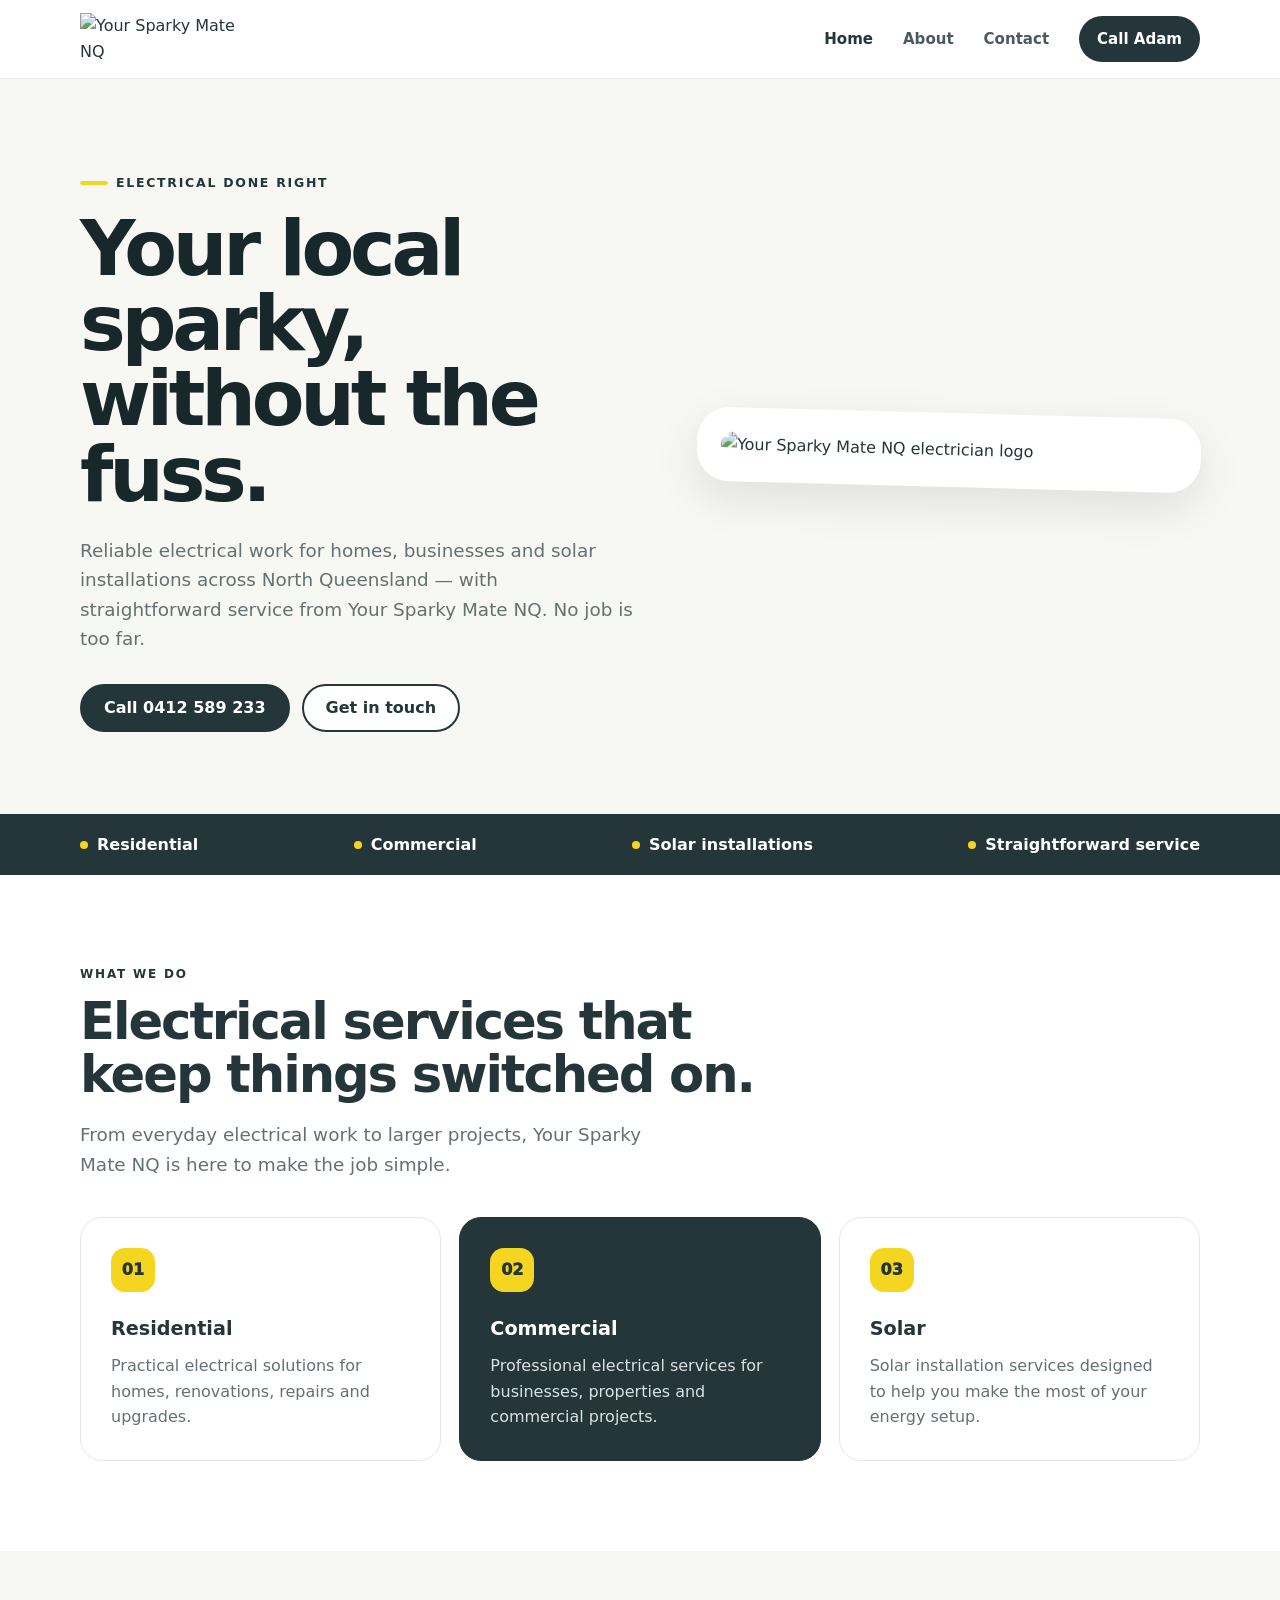
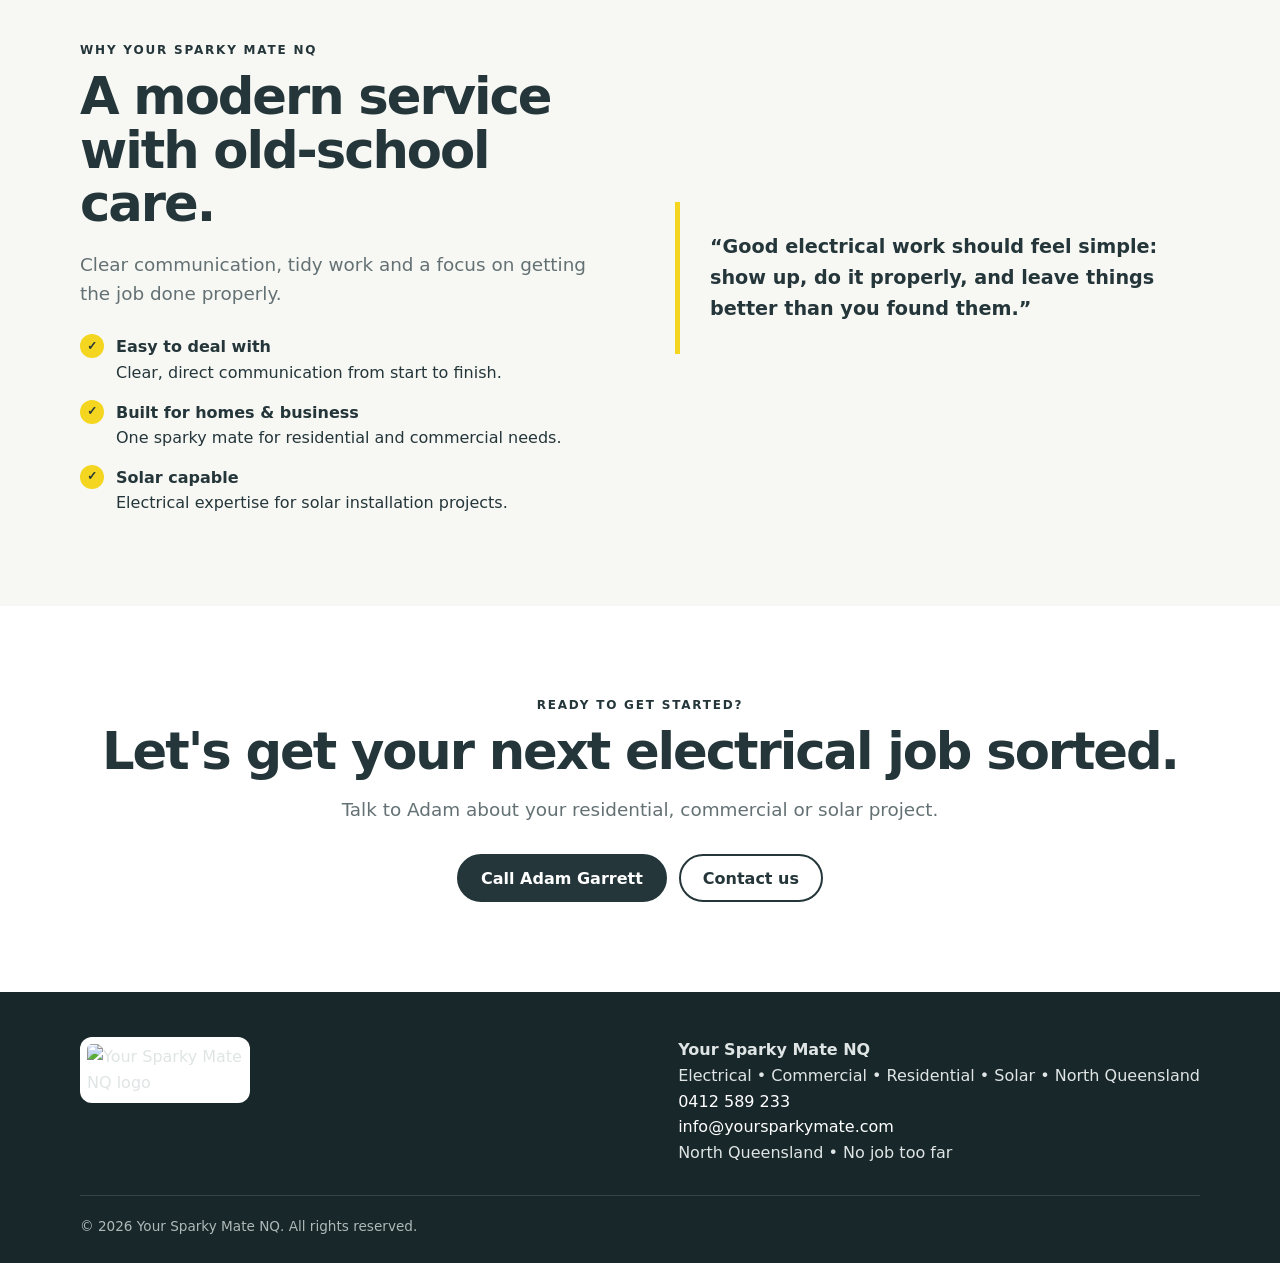
==== index.html @ 1df9230e "Add files via upload" ====
<!doctype html>
<html lang="en">
<head>
<meta charset="utf-8"><meta name="viewport" content="width=device-width,initial-scale=1">
<title>Your Sparky Mate NQ | Electrical, Commercial, Residential & Solar</title>
<meta name="description" content="Your Sparky Mate NQ — electrical services for residential, commercial and solar installations. Contact Adam Garrett on 0412 589 233.">
<link rel="stylesheet" href="styles.css">
</head>
<body>
<header class="site-header"><div class="container nav">
<a class="brand" href="index.html"><img src="assets/logo.png" alt="Your Sparky Mate NQ"></a>
<button class="menu-btn" aria-label="Open menu">☰</button>
<nav class="nav-links"><a class="active" href="index.html">Home</a><a href="about.html">About</a><a href="contact.html">Contact</a><a class="nav-cta" href="tel:0412589233">Call Adam</a></nav>
</div></header>
<main>
<section class="hero"><div class="container hero-grid">
<div><div class="eyebrow">Electrical done right</div><h1>Your local sparky, without the fuss.</h1><p class="lead">Reliable electrical work for homes, businesses and solar installations across North Queensland — with straightforward service from Your Sparky Mate NQ. No job is too far.</p><div class="actions"><a class="btn primary" href="tel:0412589233">Call 0412 589 233</a><a class="btn secondary" href="contact.html">Get in touch</a></div></div>
<div class="hero-card"><img src="assets/logo.png" alt="Your Sparky Mate NQ electrician logo"></div>
</div></section>
<div class="strip"><div class="container strip-inner"><span><i class="dot"></i> Residential</span><span><i class="dot"></i> Commercial</span><span><i class="dot"></i> Solar installations</span><span><i class="dot"></i> Straightforward service</span></div></div>
<section class="section"><div class="container"><div class="section-head"><div class="kicker">What we do</div><h2>Electrical services that keep things switched on.</h2><p class="lead">From everyday electrical work to larger projects, Your Sparky Mate NQ is here to make the job simple.</p></div>
<div class="grid-3">
<article class="card"><div class="icon">01</div><h3>Residential</h3><p>Practical electrical solutions for homes, renovations, repairs and upgrades.</p></article>
<article class="card dark"><div class="icon">02</div><h3>Commercial</h3><p>Professional electrical services for businesses, properties and commercial projects.</p></article>
<article class="card"><div class="icon">03</div><h3>Solar</h3><p>Solar installation services designed to help you make the most of your energy setup.</p></article>
</div></div></section>
<section class="section alt"><div class="container split"><div><div class="kicker">Why Your Sparky Mate NQ</div><h2>A modern service with old-school care.</h2><p class="lead">Clear communication, tidy work and a focus on getting the job done properly.</p><div class="checks"><div class="check"><i>✓</i><div><b>Easy to deal with</b><span>Clear, direct communication from start to finish.</span></div></div><div class="check"><i>✓</i><div><b>Built for homes & business</b><span>One sparky mate for residential and commercial needs.</span></div></div><div class="check"><i>✓</i><div><b>Solar capable</b><span>Electrical expertise for solar installation projects.</span></div></div></div></div><div class="quote">“Good electrical work should feel simple: show up, do it properly, and leave things better than you found them.”</div></div></section>
<section class="section"><div class="container" style="text-align:center"><div class="kicker">Ready to get started?</div><h2>Let's get your next electrical job sorted.</h2><p class="lead" style="margin:0 auto">Talk to Adam about your residential, commercial or solar project.</p><div class="actions" style="justify-content:center"><a class="btn primary" href="tel:0412589233">Call Adam Garrett</a><a class="btn secondary" href="contact.html">Contact us</a></div></div></section>
</main>
<footer><div class="container"><div class="footer-grid"><div><img src="assets/logo.png" alt="Your Sparky Mate NQ logo"></div><div><strong>Your Sparky Mate NQ</strong><br>Electrical • Commercial • Residential • Solar • North Queensland<br><a href="tel:0412589233">0412 589 233</a><br><a href="mailto:info@yoursparkymate.com">info@yoursparkymate.com</a><br>North Queensland • No job too far</div></div><div class="footer-bottom">© 2026 Your Sparky Mate NQ. All rights reserved.</div></div></footer>
<script src="script.js"></script>
</body></html>
---- styles.css ----
:root{
  --ink:#24363a;
  --ink-2:#18272a;
  --yellow:#f4d51f;
  --cream:#f7f7f3;
  --white:#fff;
  --muted:#647174;
  --line:#e4e8e7;
  --shadow:0 16px 45px rgba(24,39,42,.10);
  --radius:22px;
}
*{box-sizing:border-box}
html{scroll-behavior:smooth}
body{margin:0;font-family:Inter,ui-sans-serif,system-ui,-apple-system,BlinkMacSystemFont,"Segoe UI",sans-serif;color:var(--ink);background:var(--white);line-height:1.6}
a{color:inherit;text-decoration:none}
img{max-width:100%;display:block}
.container{width:min(1120px,calc(100% - 40px));margin:auto}
.site-header{position:sticky;top:0;z-index:50;background:rgba(255,255,255,.94);backdrop-filter:blur(14px);border-bottom:1px solid rgba(228,232,231,.8)}
.nav{height:78px;display:flex;align-items:center;justify-content:space-between;gap:28px}
.brand img{width:176px;height:auto}
.nav-links{display:flex;align-items:center;gap:30px;font-weight:700;font-size:.94rem}
.nav-links a{color:var(--ink);opacity:.82}
.nav-links a:hover,.nav-links a.active{opacity:1}
.nav-cta{background:var(--ink);color:white!important;padding:11px 18px;border-radius:999px;opacity:1!important}
.menu-btn{display:none;border:0;background:none;font-size:1.5rem}
.hero{background:var(--cream);padding:88px 0 82px;overflow:hidden}
.hero-grid{display:grid;grid-template-columns:1.05fr .95fr;align-items:center;gap:60px}
.eyebrow{display:inline-flex;align-items:center;gap:8px;font-size:.78rem;text-transform:uppercase;letter-spacing:.14em;font-weight:900;margin-bottom:18px}
.eyebrow:before{content:"";width:28px;height:4px;border-radius:9px;background:var(--yellow)}
h1{font-size:clamp(3rem,6vw,5.5rem);line-height:.98;letter-spacing:-.055em;margin:0 0 24px;color:var(--ink-2)}
h2{font-size:clamp(2rem,4vw,3.2rem);line-height:1.05;letter-spacing:-.04em;margin:0 0 16px}
h3{font-size:1.2rem;margin:0 0 8px}
.lead{font-size:1.15rem;color:var(--muted);max-width:600px}
.actions{display:flex;gap:12px;flex-wrap:wrap;margin-top:30px}
.btn{display:inline-flex;align-items:center;justify-content:center;min-height:48px;padding:0 22px;border-radius:999px;font-weight:850;border:2px solid var(--ink);transition:.2s ease}
.btn.primary{background:var(--ink);color:#fff}
.btn.secondary{background:#fff}
.btn:hover{transform:translateY(-2px);box-shadow:0 8px 18px rgba(24,39,42,.12)}
.hero-card{background:#fff;border-radius:32px;padding:24px;box-shadow:var(--shadow);transform:rotate(1.5deg)}
.hero-card img{width:100%;border-radius:22px}
.section{padding:90px 0}
.section.alt{background:var(--cream)}
.section-head{max-width:700px;margin-bottom:38px}
.kicker{font-size:.75rem;letter-spacing:.15em;text-transform:uppercase;font-weight:900;margin-bottom:10px}
.grid-3{display:grid;grid-template-columns:repeat(3,1fr);gap:18px}
.card{padding:30px;background:#fff;border:1px solid var(--line);border-radius:var(--radius)}
.card.dark{background:var(--ink);color:#fff;border-color:var(--ink)}
.icon{width:44px;height:44px;border-radius:14px;background:var(--yellow);display:grid;place-items:center;font-weight:950;margin-bottom:22px;color:var(--ink)}
.card p{color:var(--muted);margin:0}
.card.dark p{color:#dbe1e0}
.strip{background:var(--ink);color:white;padding:18px 0}
.strip-inner{display:flex;justify-content:space-between;gap:24px;flex-wrap:wrap;font-weight:800}
.strip span{display:inline-flex;align-items:center;gap:9px}
.dot{width:8px;height:8px;background:var(--yellow);border-radius:50%}
.split{display:grid;grid-template-columns:1fr 1fr;gap:70px;align-items:center}
.checks{display:grid;gap:14px;margin-top:26px}
.check{display:flex;gap:12px;align-items:flex-start}
.check b{display:block}
.check i{font-style:normal;background:var(--yellow);width:24px;height:24px;border-radius:50%;display:grid;place-items:center;font-size:.75rem;font-weight:950;flex:none}
.quote{padding:30px;border-left:5px solid var(--yellow);background:var(--cream);border-radius:0 18px 18px 0;font-size:1.2rem;font-weight:750}
.page-hero{padding:70px 0;background:var(--cream)}
.page-hero p{max-width:680px;color:var(--muted);font-size:1.1rem}
.contact-grid{display:grid;grid-template-columns:.8fr 1.2fr;gap:28px}
.contact-panel{background:var(--ink);color:white;padding:34px;border-radius:var(--radius)}
.contact-panel a{color:white}
.contact-item{padding:18px 0;border-bottom:1px solid rgba(255,255,255,.15)}
.contact-item:last-child{border:0}
.form{border:1px solid var(--line);border-radius:var(--radius);padding:30px}
.form-grid{display:grid;grid-template-columns:1fr 1fr;gap:16px}
.field{display:grid;gap:7px}
.field.full{grid-column:1/-1}
label{font-weight:800;font-size:.9rem}
input,textarea,select{width:100%;border:1px solid #d7dddc;border-radius:12px;padding:13px 14px;font:inherit;color:var(--ink);background:white}
textarea{min-height:150px;resize:vertical}
.notice{font-size:.85rem;color:var(--muted);margin-top:10px}
.complaints{margin-top:24px;border:2px solid var(--yellow);background:#fffdf0;padding:30px;border-radius:var(--radius)}
.complaints h2{font-size:1.8rem}
footer{background:var(--ink-2);color:#dfe5e4;padding:45px 0 25px}
.footer-grid{display:flex;justify-content:space-between;gap:30px;align-items:flex-start}
footer img{width:170px;background:#fff;border-radius:12px;padding:7px}
footer a{color:white}
.footer-bottom{border-top:1px solid rgba(255,255,255,.13);margin-top:30px;padding-top:20px;font-size:.85rem;color:#aeb9b8}
@media(max-width:820px){
  .nav-links{display:none;position:absolute;left:20px;right:20px;top:72px;background:#fff;padding:18px;border:1px solid var(--line);border-radius:18px;box-shadow:var(--shadow);flex-direction:column;align-items:stretch;gap:10px}
  .nav-links.open{display:flex}
  .nav-links a{padding:10px 12px}
  .menu-btn{display:block}
  .hero{padding:55px 0}
  .hero-grid,.split,.contact-grid{grid-template-columns:1fr;gap:35px}
  .hero-card{order:-1}
  .grid-3{grid-template-columns:1fr}
  .section{padding:65px 0}
  .form-grid{grid-template-columns:1fr}
  .field.full{grid-column:auto}
  .footer-grid{flex-direction:column}
}
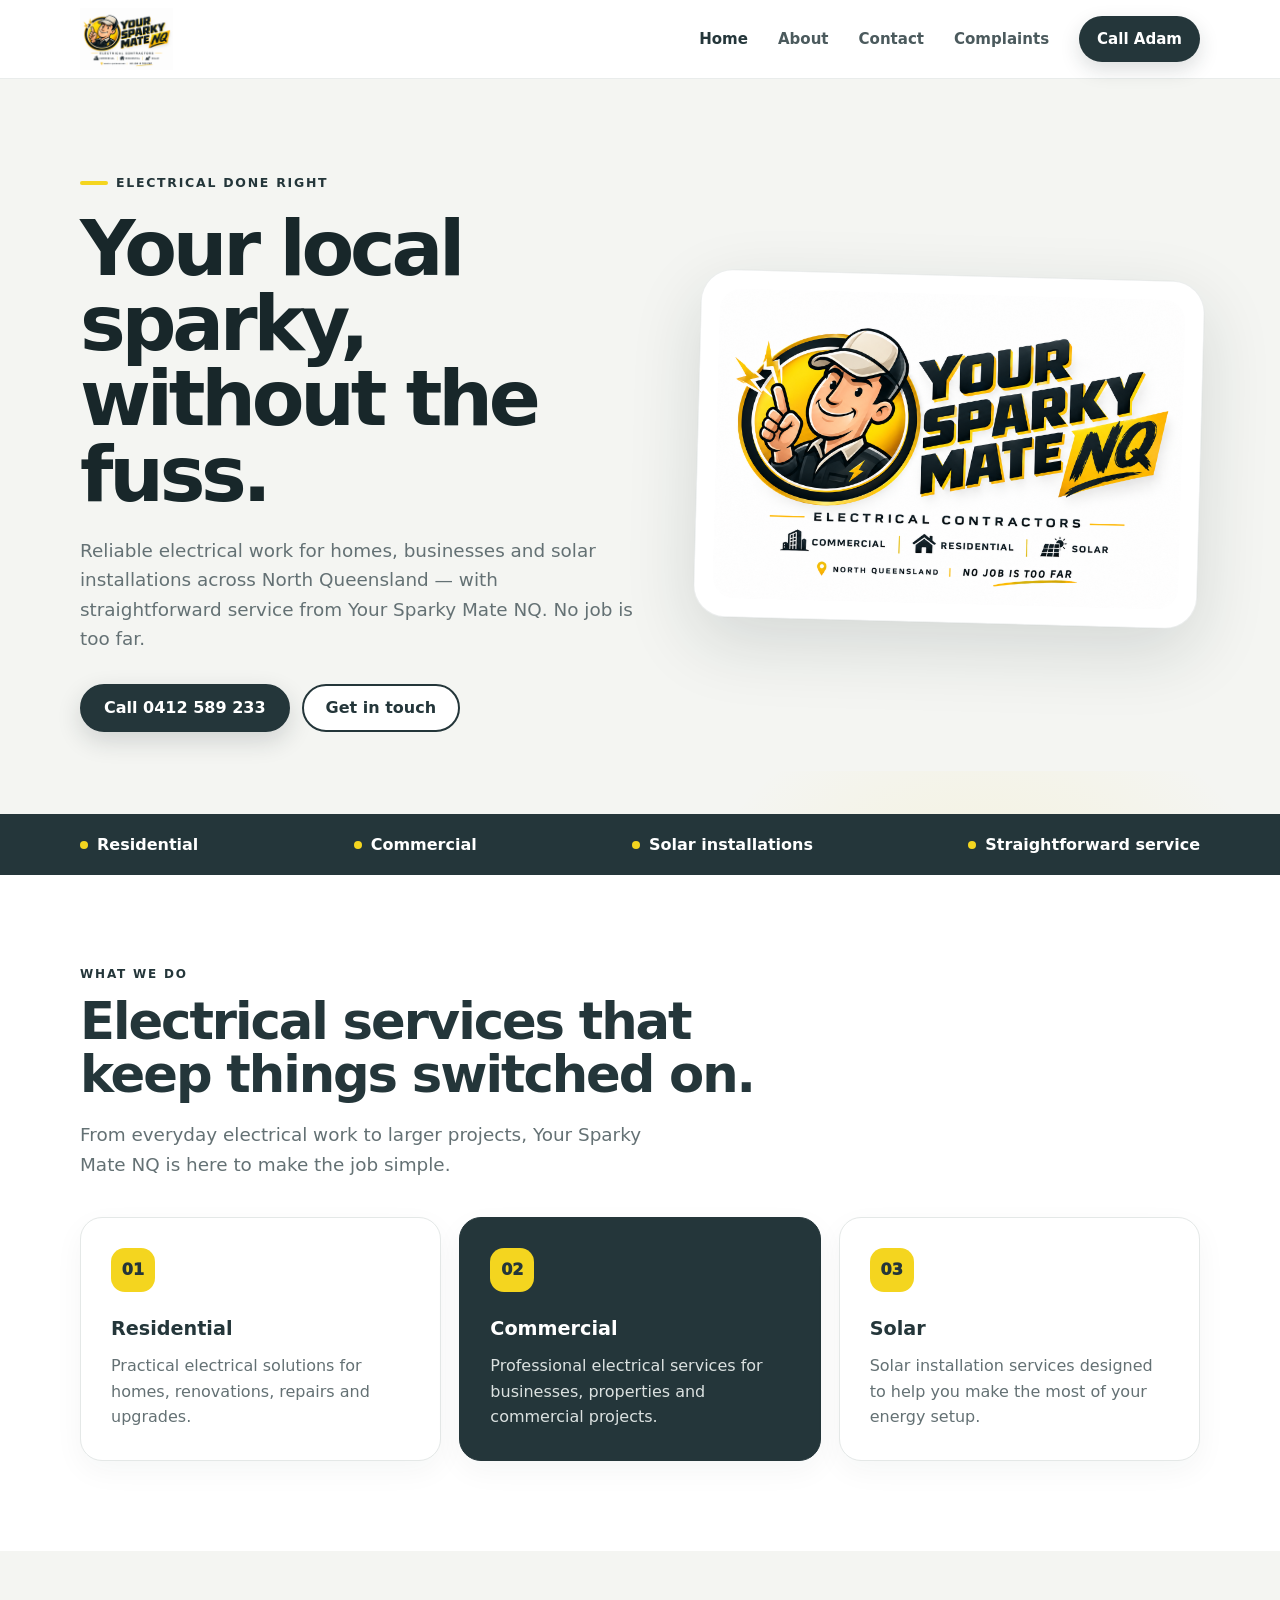
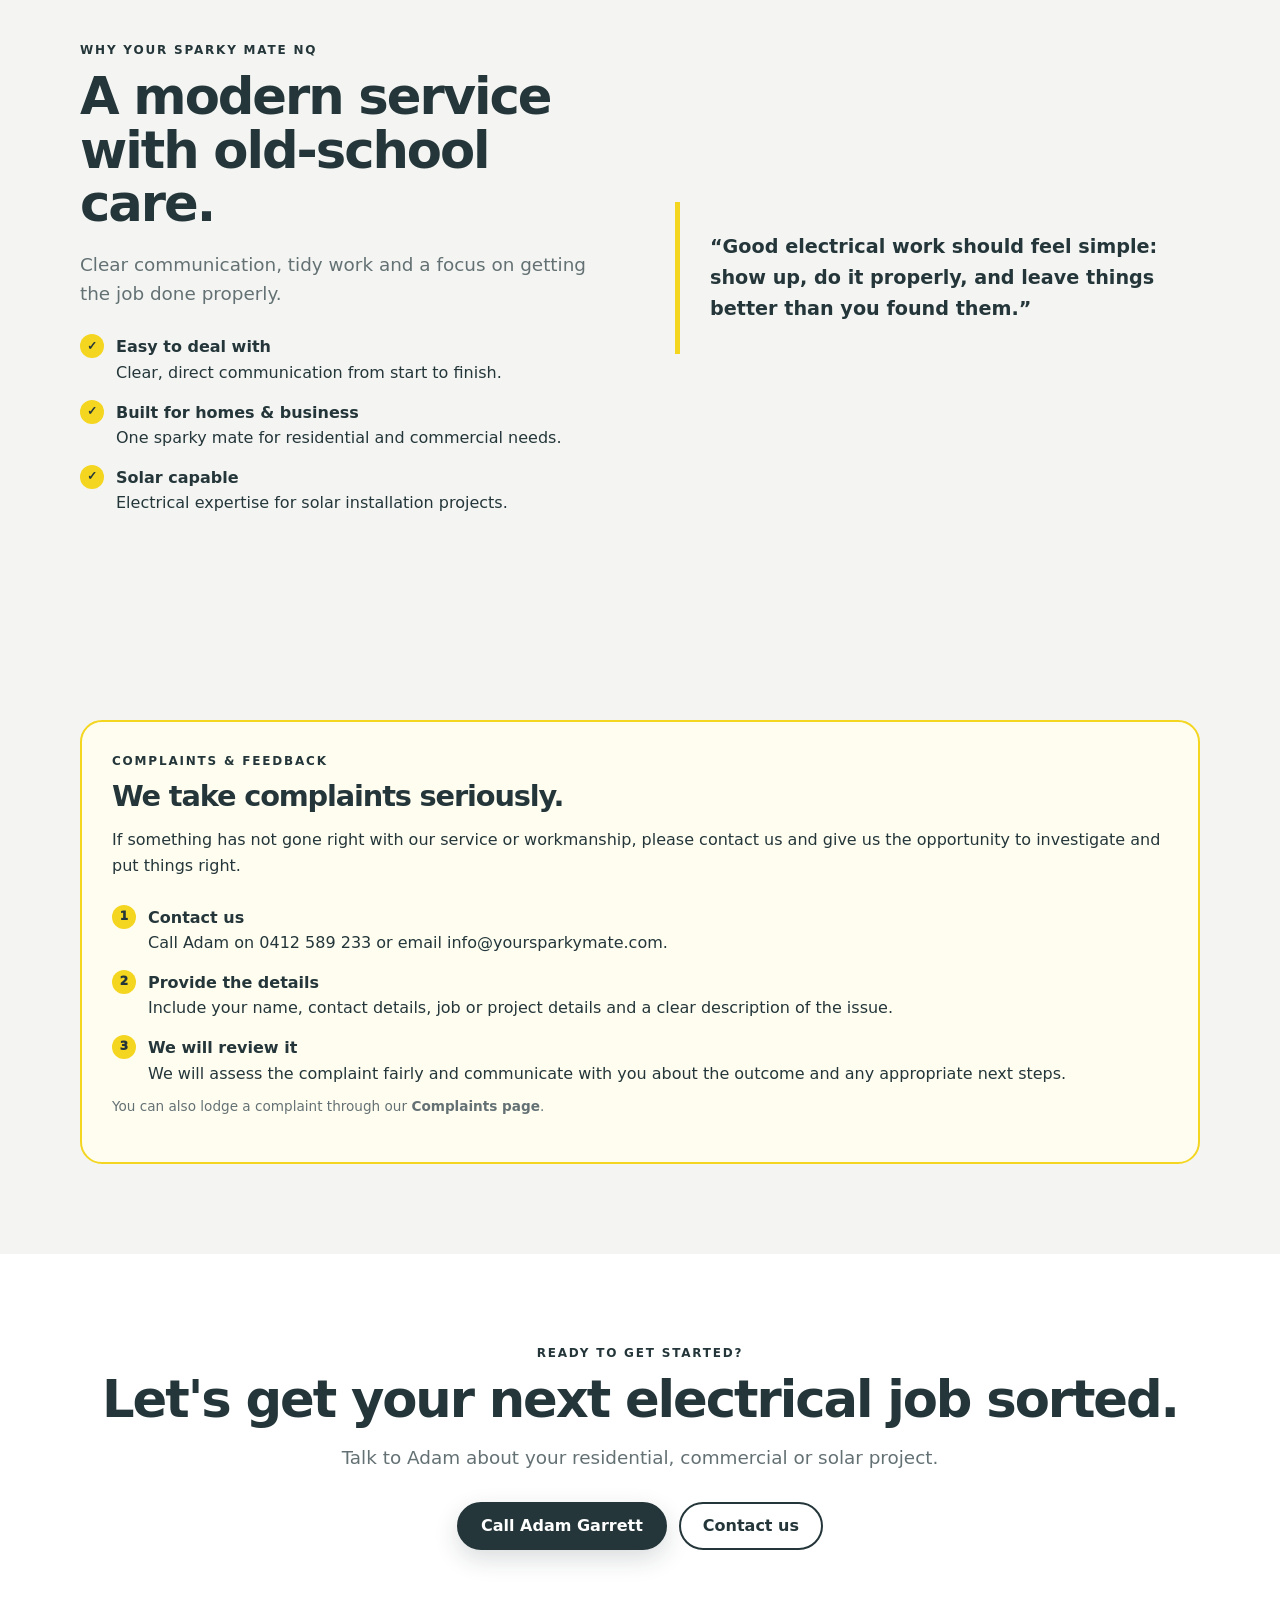
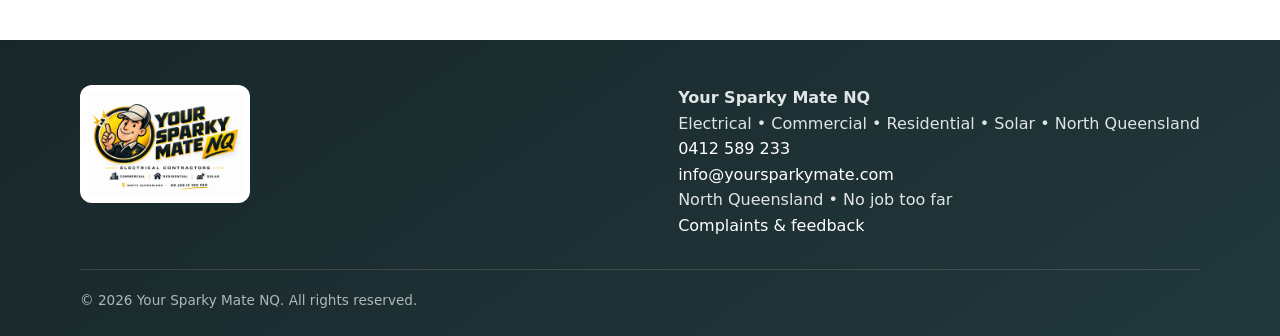
==== commit 8c34416b: "NETCC-ready complaints website update" ====
--- a/index.html
+++ b/index.html
@@ -8,14 +8,14 @@
 </head>
 <body>
 <header class="site-header"><div class="container nav">
-<a class="brand" href="index.html"><img src="assets/logo.png" alt="Your Sparky Mate NQ"></a>
+<a class="brand" href="index.html"><img src="logo.png" alt="Your Sparky Mate NQ"></a>
 <button class="menu-btn" aria-label="Open menu">☰</button>
-<nav class="nav-links"><a class="active" href="index.html">Home</a><a href="about.html">About</a><a href="contact.html">Contact</a><a class="nav-cta" href="tel:0412589233">Call Adam</a></nav>
+<nav class="nav-links"><a class="active" href="index.html">Home</a><a href="about.html">About</a><a href="contact.html">Contact</a><a href="complaints.html">Complaints</a><a class="nav-cta" href="tel:0412589233">Call Adam</a></nav>
 </div></header>
 <main>
 <section class="hero"><div class="container hero-grid">
 <div><div class="eyebrow">Electrical done right</div><h1>Your local sparky, without the fuss.</h1><p class="lead">Reliable electrical work for homes, businesses and solar installations across North Queensland — with straightforward service from Your Sparky Mate NQ. No job is too far.</p><div class="actions"><a class="btn primary" href="tel:0412589233">Call 0412 589 233</a><a class="btn secondary" href="contact.html">Get in touch</a></div></div>
-<div class="hero-card"><img src="assets/logo.png" alt="Your Sparky Mate NQ electrician logo"></div>
+<div class="hero-card"><img src="logo.png" alt="Your Sparky Mate NQ electrician logo"></div>
 </div></section>
 <div class="strip"><div class="container strip-inner"><span><i class="dot"></i> Residential</span><span><i class="dot"></i> Commercial</span><span><i class="dot"></i> Solar installations</span><span><i class="dot"></i> Straightforward service</span></div></div>
 <section class="section"><div class="container"><div class="section-head"><div class="kicker">What we do</div><h2>Electrical services that keep things switched on.</h2><p class="lead">From everyday electrical work to larger projects, Your Sparky Mate NQ is here to make the job simple.</p></div>
@@ -25,8 +25,9 @@
 <article class="card"><div class="icon">03</div><h3>Solar</h3><p>Solar installation services designed to help you make the most of your energy setup.</p></article>
 </div></div></section>
 <section class="section alt"><div class="container split"><div><div class="kicker">Why Your Sparky Mate NQ</div><h2>A modern service with old-school care.</h2><p class="lead">Clear communication, tidy work and a focus on getting the job done properly.</p><div class="checks"><div class="check"><i>✓</i><div><b>Easy to deal with</b><span>Clear, direct communication from start to finish.</span></div></div><div class="check"><i>✓</i><div><b>Built for homes & business</b><span>One sparky mate for residential and commercial needs.</span></div></div><div class="check"><i>✓</i><div><b>Solar capable</b><span>Electrical expertise for solar installation projects.</span></div></div></div></div><div class="quote">“Good electrical work should feel simple: show up, do it properly, and leave things better than you found them.”</div></div></section>
+<section class="section alt"><div class="container"><div class="complaints"><div class="kicker">Complaints & feedback</div><h2>We take complaints seriously.</h2><p>If something has not gone right with our service or workmanship, please contact us and give us the opportunity to investigate and put things right.</p><div class="checks"><div class="check"><i>1</i><div><b>Contact us</b><span>Call Adam on <a href="tel:0412589233">0412 589 233</a> or email <a href="mailto:info@yoursparkymate.com">info@yoursparkymate.com</a>.</span></div></div><div class="check"><i>2</i><div><b>Provide the details</b><span>Include your name, contact details, job or project details and a clear description of the issue.</span></div></div><div class="check"><i>3</i><div><b>We will review it</b><span>We will assess the complaint fairly and communicate with you about the outcome and any appropriate next steps.</span></div></div></div><p class="notice">You can also lodge a complaint through our <a href="complaints.html"><strong>Complaints page</strong></a>.</p></div></div></section>
 <section class="section"><div class="container" style="text-align:center"><div class="kicker">Ready to get started?</div><h2>Let's get your next electrical job sorted.</h2><p class="lead" style="margin:0 auto">Talk to Adam about your residential, commercial or solar project.</p><div class="actions" style="justify-content:center"><a class="btn primary" href="tel:0412589233">Call Adam Garrett</a><a class="btn secondary" href="contact.html">Contact us</a></div></div></section>
 </main>
-<footer><div class="container"><div class="footer-grid"><div><img src="assets/logo.png" alt="Your Sparky Mate NQ logo"></div><div><strong>Your Sparky Mate NQ</strong><br>Electrical • Commercial • Residential • Solar • North Queensland<br><a href="tel:0412589233">0412 589 233</a><br><a href="mailto:info@yoursparkymate.com">info@yoursparkymate.com</a><br>North Queensland • No job too far</div></div><div class="footer-bottom">© 2026 Your Sparky Mate NQ. All rights reserved.</div></div></footer>
+<footer><div class="container"><div class="footer-grid"><div><img src="logo.png" alt="Your Sparky Mate NQ logo"></div><div><strong>Your Sparky Mate NQ</strong><br>Electrical • Commercial • Residential • Solar • North Queensland<br><a href="tel:0412589233">0412 589 233</a><br><a href="mailto:info@yoursparkymate.com">info@yoursparkymate.com</a><br>North Queensland • No job too far<br><a href="complaints.html">Complaints & feedback</a></div></div><div class="footer-bottom">© 2026 Your Sparky Mate NQ. All rights reserved.</div></div></footer>
 <script src="script.js"></script>
 </body></html>
--- a/styles.css
+++ b/styles.css
@@ -3,7 +3,7 @@
   --ink:#24363a;
   --ink-2:#18272a;
   --yellow:#f4d51f;
-  --cream:#f7f7f3;
+  --cream:#f4f5f2;
   --white:#fff;
   --muted:#647174;
   --line:#e4e8e7;
@@ -18,7 +18,7 @@
 .container{width:min(1120px,calc(100% - 40px));margin:auto}
 .site-header{position:sticky;top:0;z-index:50;background:rgba(255,255,255,.94);backdrop-filter:blur(14px);border-bottom:1px solid rgba(228,232,231,.8)}
 .nav{height:78px;display:flex;align-items:center;justify-content:space-between;gap:28px}
-.brand img{width:176px;height:auto}
+.brand img{width:188px;height:auto;max-height:62px;object-fit:contain;object-position:left center}
 .nav-links{display:flex;align-items:center;gap:30px;font-weight:700;font-size:.94rem}
 .nav-links a{color:var(--ink);opacity:.82}
 .nav-links a:hover,.nav-links a.active{opacity:1}
@@ -95,3 +95,18 @@
   .field.full{grid-column:auto}
   .footer-grid{flex-direction:column}
 }
+
+
+/* Premium refinements */
+.hero{position:relative}
+.hero:after{content:"";position:absolute;inset:auto -12% -65% 42%;height:520px;background:radial-gradient(circle,rgba(244,213,31,.16),transparent 65%);pointer-events:none}
+.hero-grid{position:relative;z-index:1}
+.hero-card{padding:18px;border:1px solid rgba(24,39,42,.08);box-shadow:0 24px 70px rgba(24,39,42,.14)}
+.hero-card img{background:#fff}
+.card{box-shadow:0 10px 30px rgba(24,39,42,.045);transition:transform .2s ease,box-shadow .2s ease}
+.card:hover{transform:translateY(-4px);box-shadow:0 18px 40px rgba(24,39,42,.09)}
+.nav-cta{box-shadow:0 8px 20px rgba(24,39,42,.15)}
+.btn.primary{box-shadow:0 9px 24px rgba(24,39,42,.16)}
+.page-hero{background:linear-gradient(135deg,#f4f5f2 0%,#fff 100%)}
+.section-head h2,.page-hero h1{max-width:820px}
+footer{background:linear-gradient(145deg,#18272a,#22383c)}
